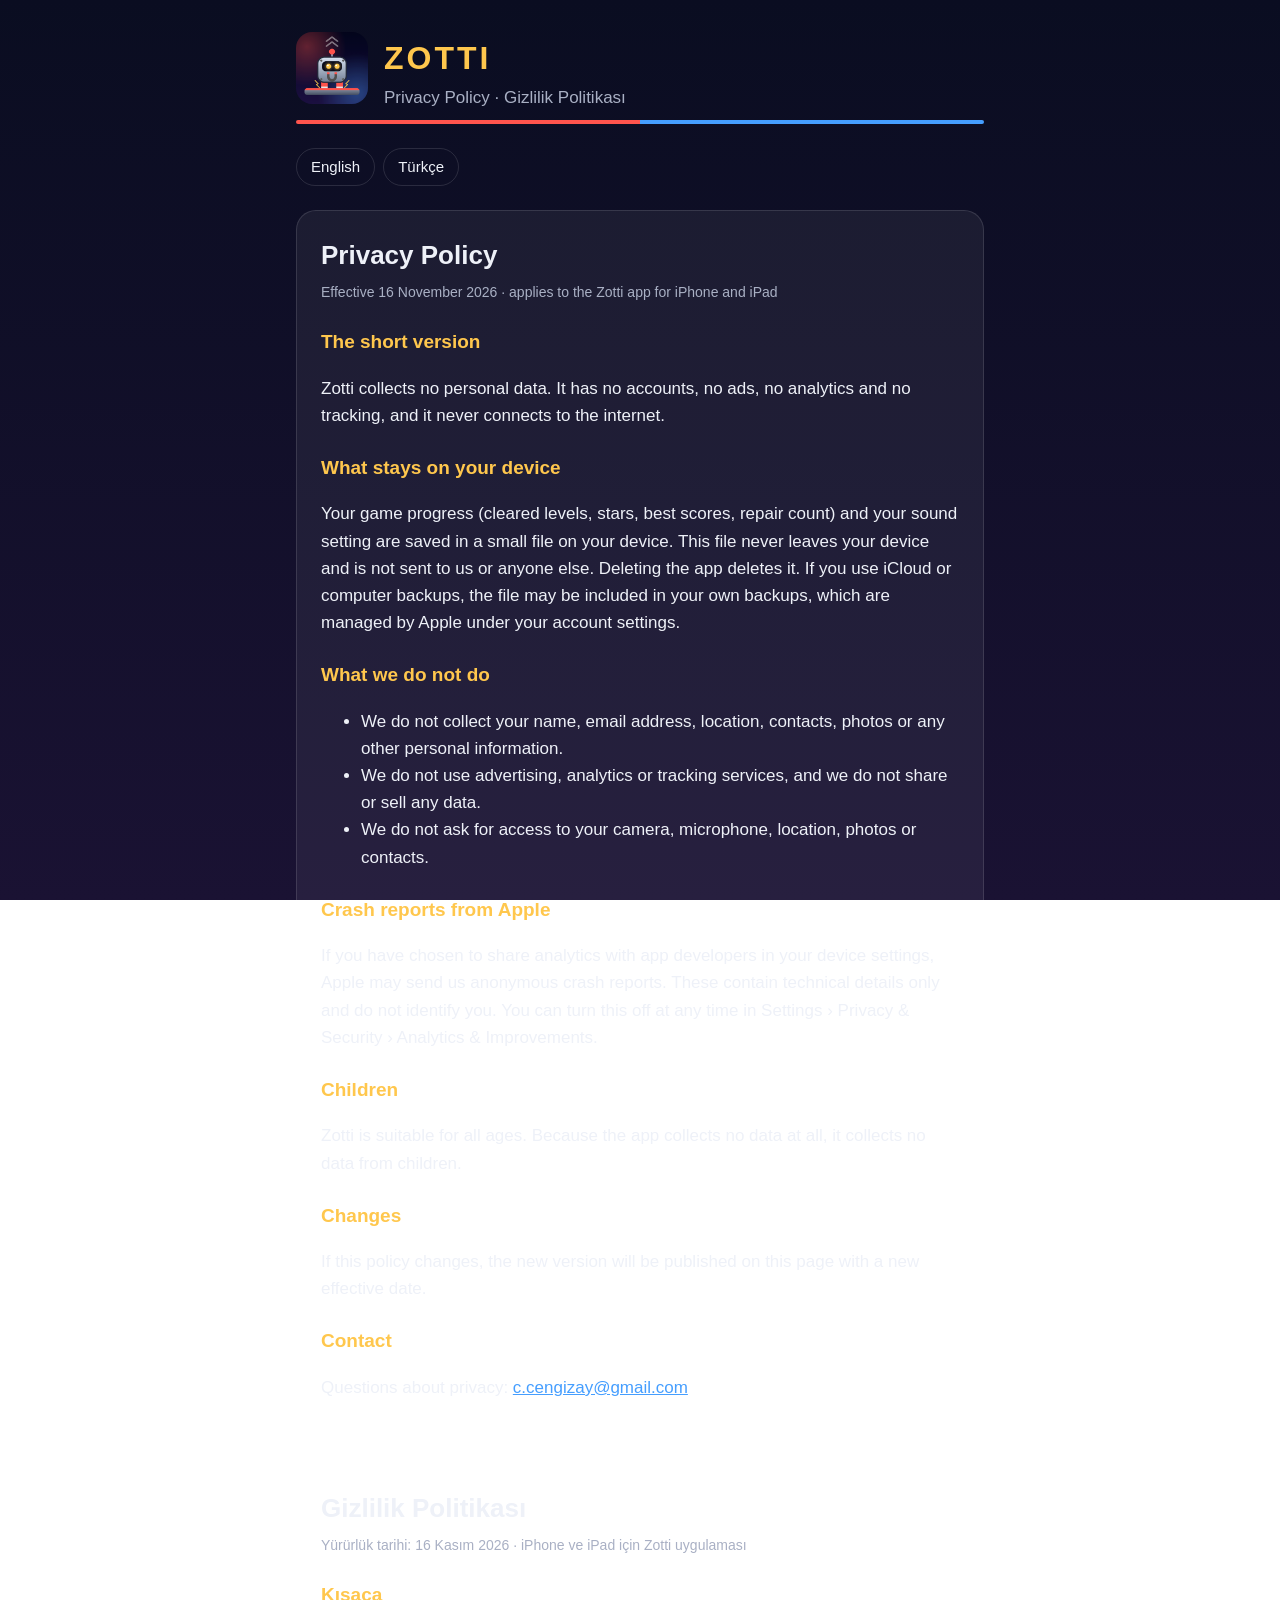
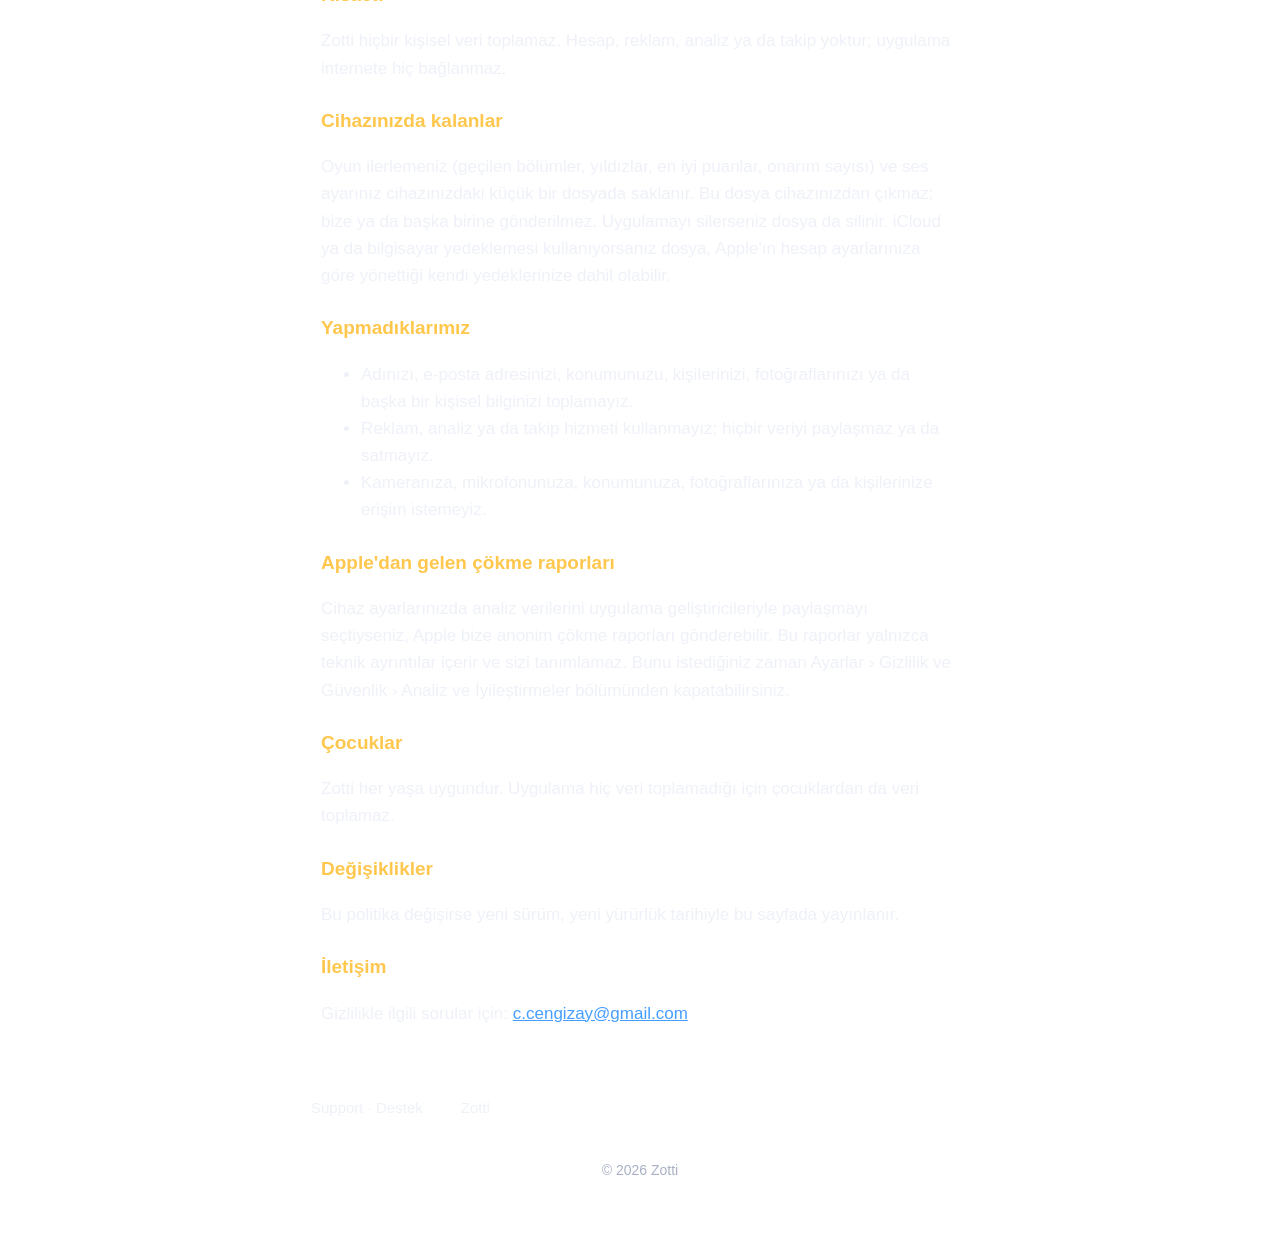
==== privacy.html @ 4dcc9751 "Zotti web pages: home, privacy policy, support Co-Authored-By: Claude Opus 5.5 <noreply@anthropic.co" ====
<!doctype html>
<html lang="en">
<head>
  <meta charset="utf-8">
  <meta name="viewport" content="width=device-width, initial-scale=1">
  <title>Zotti · Privacy Policy</title>
  <link rel="icon" href="icon.png">
  <link rel="stylesheet" href="style.css">
</head>
<body>
<main>
  <header>
    <a href="index.html"><img src="icon.png" alt="Zotti app icon"></a>
    <div>
      <a href="index.html" class="brand">ZOTTI</a>
      <p class="tagline">Privacy Policy · Gizlilik Politikası</p>
    </div>
  </header>
  <div class="pole-bar"></div>
  <nav class="lang"><a href="#en">English</a><a href="#tr">Türkçe</a></nav>

  <section id="en" lang="en">
    <h1>Privacy Policy</h1>
    <p class="meta">Effective 16 November 2026 · applies to the Zotti app for iPhone and iPad</p>

    <h2>The short version</h2>
    <p>Zotti collects no personal data. It has no accounts, no ads, no analytics and no tracking, and it never connects to the internet.</p>

    <h2>What stays on your device</h2>
    <p>Your game progress (cleared levels, stars, best scores, repair count) and your sound setting are saved in a small file on your device. This file never leaves your device and is not sent to us or anyone else. Deleting the app deletes it. If you use iCloud or computer backups, the file may be included in your own backups, which are managed by Apple under your account settings.</p>

    <h2>What we do not do</h2>
    <ul>
      <li>We do not collect your name, email address, location, contacts, photos or any other personal information.</li>
      <li>We do not use advertising, analytics or tracking services, and we do not share or sell any data.</li>
      <li>We do not ask for access to your camera, microphone, location, photos or contacts.</li>
    </ul>

    <h2>Crash reports from Apple</h2>
    <p>If you have chosen to share analytics with app developers in your device settings, Apple may send us anonymous crash reports. These contain technical details only and do not identify you. You can turn this off at any time in Settings › Privacy &amp; Security › Analytics &amp; Improvements.</p>

    <h2>Children</h2>
    <p>Zotti is suitable for all ages. Because the app collects no data at all, it collects no data from children.</p>

    <h2>Changes</h2>
    <p>If this policy changes, the new version will be published on this page with a new effective date.</p>

    <h2>Contact</h2>
    <p>Questions about privacy: <a href="mailto:c.cengizay@gmail.com">c.cengizay@gmail.com</a></p>
  </section>

  <section id="tr" lang="tr">
    <h1>Gizlilik Politikası</h1>
    <p class="meta">Yürürlük tarihi: 16 Kasım 2026 · iPhone ve iPad için Zotti uygulaması</p>

    <h2>Kısaca</h2>
    <p>Zotti hiçbir kişisel veri toplamaz. Hesap, reklam, analiz ya da takip yoktur; uygulama internete hiç bağlanmaz.</p>

    <h2>Cihazınızda kalanlar</h2>
    <p>Oyun ilerlemeniz (geçilen bölümler, yıldızlar, en iyi puanlar, onarım sayısı) ve ses ayarınız cihazınızdaki küçük bir dosyada saklanır. Bu dosya cihazınızdan çıkmaz; bize ya da başka birine gönderilmez. Uygulamayı silerseniz dosya da silinir. iCloud ya da bilgisayar yedeklemesi kullanıyorsanız dosya, Apple'ın hesap ayarlarınıza göre yönettiği kendi yedeklerinize dahil olabilir.</p>

    <h2>Yapmadıklarımız</h2>
    <ul>
      <li>Adınızı, e-posta adresinizi, konumunuzu, kişilerinizi, fotoğraflarınızı ya da başka bir kişisel bilginizi toplamayız.</li>
      <li>Reklam, analiz ya da takip hizmeti kullanmayız; hiçbir veriyi paylaşmaz ya da satmayız.</li>
      <li>Kameranıza, mikrofonunuza, konumunuza, fotoğraflarınıza ya da kişilerinize erişim istemeyiz.</li>
    </ul>

    <h2>Apple'dan gelen çökme raporları</h2>
    <p>Cihaz ayarlarınızda analiz verilerini uygulama geliştiricileriyle paylaşmayı seçtiyseniz, Apple bize anonim çökme raporları gönderebilir. Bu raporlar yalnızca teknik ayrıntılar içerir ve sizi tanımlamaz. Bunu istediğiniz zaman Ayarlar › Gizlilik ve Güvenlik › Analiz ve İyileştirmeler bölümünden kapatabilirsiniz.</p>

    <h2>Çocuklar</h2>
    <p>Zotti her yaşa uygundur. Uygulama hiç veri toplamadığı için çocuklardan da veri toplamaz.</p>

    <h2>Değişiklikler</h2>
    <p>Bu politika değişirse yeni sürüm, yeni yürürlük tarihiyle bu sayfada yayınlanır.</p>

    <h2>İletişim</h2>
    <p>Gizlilikle ilgili sorular için: <a href="mailto:c.cengizay@gmail.com">c.cengizay@gmail.com</a></p>
  </section>

  <div class="links"><a class="button" href="support.html">Support · Destek</a><a class="button" href="index.html">Zotti</a></div>
  <footer>© 2026 Zotti</footer>
</main>
</body>
</html>
---- style.css ----
:root {
  --space-top: #0a0d21;
  --space-bottom: #1a1233;
  --ink: #eef1f8;
  --muted: #a9b0c4;
  --brass: #ffc74d;
  --plus: #ff544d;
  --minus: #459eff;
  --card: rgba(255, 255, 255, 0.06);
  --line: rgba(255, 255, 255, 0.12);
}

* { box-sizing: border-box; }

body {
  margin: 0;
  min-height: 100vh;
  background: linear-gradient(var(--space-top), var(--space-bottom)) fixed;
  color: var(--ink);
  font: 17px/1.6 -apple-system, BlinkMacSystemFont, "SF Pro Rounded", "Segoe UI", Roboto, sans-serif;
}

main {
  max-width: 720px;
  margin: 0 auto;
  padding: 32px 16px 64px;
}

header {
  display: flex;
  align-items: center;
  gap: 16px;
  margin-bottom: 8px;
}

header img {
  width: 72px;
  height: 72px;
  border-radius: 16px;
}

header a { color: inherit; text-decoration: none; }

.brand {
  font-size: 32px;
  font-weight: 900;
  letter-spacing: 3px;
  color: var(--brass);
}

.tagline { color: var(--muted); margin: 0; }

nav.lang {
  margin: 16px 0 24px;
  display: flex;
  gap: 8px;
}

nav.lang a, .button {
  display: inline-block;
  padding: 6px 14px;
  border: 1px solid var(--line);
  border-radius: 999px;
  color: var(--ink);
  text-decoration: none;
  font-size: 15px;
}

nav.lang a:hover, .button:hover { border-color: var(--brass); color: var(--brass); }

section {
  background: var(--card);
  border: 1px solid var(--line);
  border-radius: 20px;
  padding: 8px 24px 20px;
  margin-bottom: 24px;
}

h1 { font-size: 26px; margin: 16px 0 4px; }
h2 { font-size: 19px; margin: 24px 0 6px; color: var(--brass); }
p, li { color: var(--ink); }
.meta { color: var(--muted); font-size: 14px; margin-top: 0; }
a { color: var(--minus); }

.pole-bar {
  height: 4px;
  border-radius: 2px;
  background: linear-gradient(90deg, var(--plus) 50%, var(--minus) 50%);
  margin: 8px 0 24px;
}

.links { display: flex; flex-wrap: wrap; gap: 8px; margin: 16px 0; }

footer { color: var(--muted); font-size: 14px; text-align: center; margin-top: 32px; }
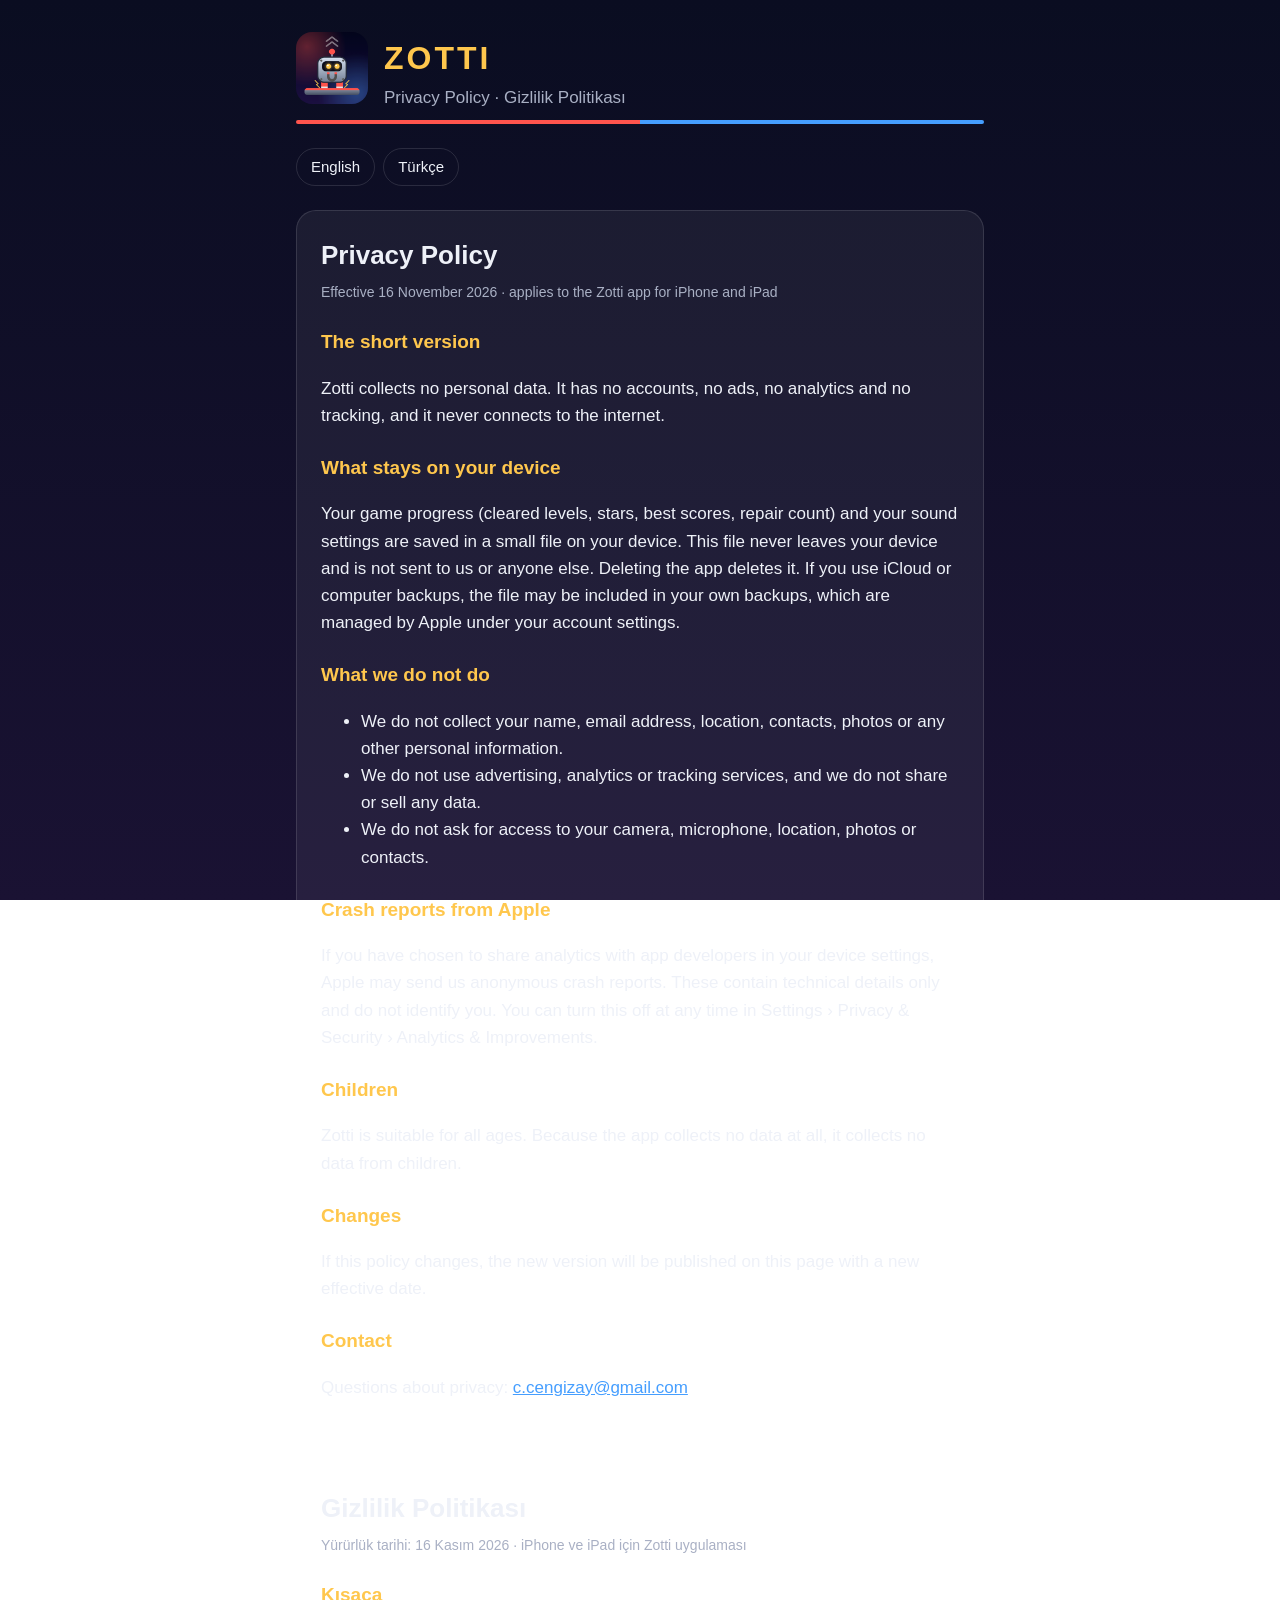
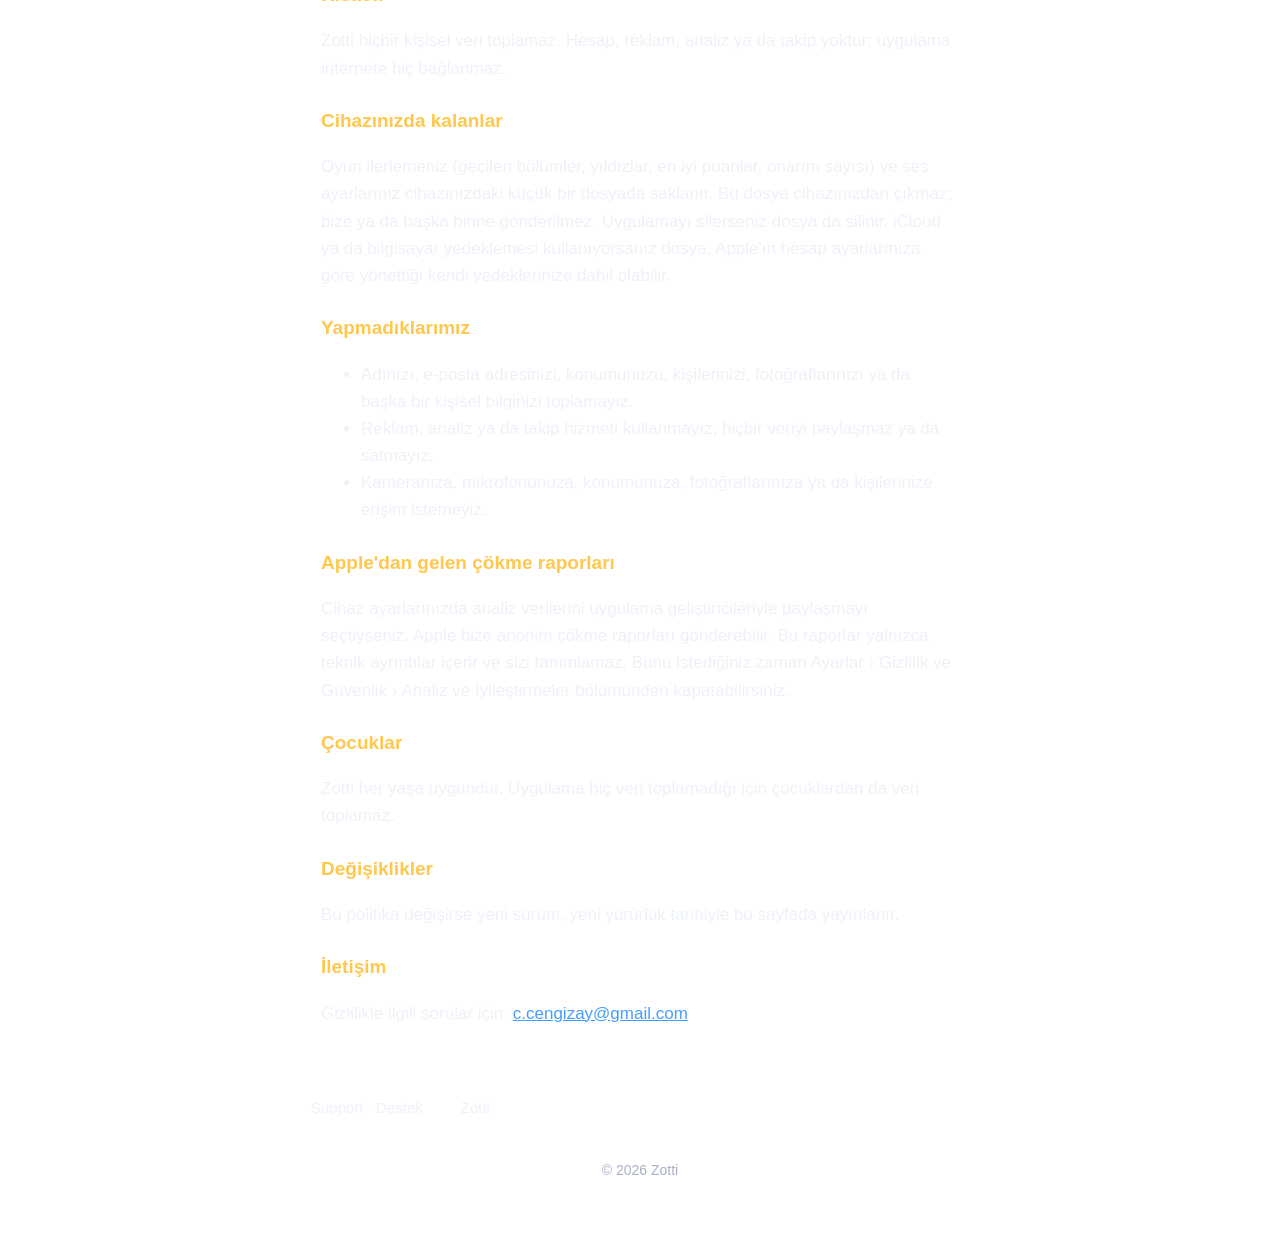
==== commit ebdd6a9b: "Support page: sound options now live in Settings Co-Authored-By: Claude Opus 5.5 <noreply@anthropic." ====
--- a/privacy.html
+++ b/privacy.html
@@ -27,7 +27,7 @@
     <p>Zotti collects no personal data. It has no accounts, no ads, no analytics and no tracking, and it never connects to the internet.</p>
 
     <h2>What stays on your device</h2>
-    <p>Your game progress (cleared levels, stars, best scores, repair count) and your sound setting are saved in a small file on your device. This file never leaves your device and is not sent to us or anyone else. Deleting the app deletes it. If you use iCloud or computer backups, the file may be included in your own backups, which are managed by Apple under your account settings.</p>
+    <p>Your game progress (cleared levels, stars, best scores, repair count) and your sound settings are saved in a small file on your device. This file never leaves your device and is not sent to us or anyone else. Deleting the app deletes it. If you use iCloud or computer backups, the file may be included in your own backups, which are managed by Apple under your account settings.</p>
 
     <h2>What we do not do</h2>
     <ul>
@@ -57,7 +57,7 @@
     <p>Zotti hiçbir kişisel veri toplamaz. Hesap, reklam, analiz ya da takip yoktur; uygulama internete hiç bağlanmaz.</p>
 
     <h2>Cihazınızda kalanlar</h2>
-    <p>Oyun ilerlemeniz (geçilen bölümler, yıldızlar, en iyi puanlar, onarım sayısı) ve ses ayarınız cihazınızdaki küçük bir dosyada saklanır. Bu dosya cihazınızdan çıkmaz; bize ya da başka birine gönderilmez. Uygulamayı silerseniz dosya da silinir. iCloud ya da bilgisayar yedeklemesi kullanıyorsanız dosya, Apple'ın hesap ayarlarınıza göre yönettiği kendi yedeklerinize dahil olabilir.</p>
+    <p>Oyun ilerlemeniz (geçilen bölümler, yıldızlar, en iyi puanlar, onarım sayısı) ve ses ayarlarınız cihazınızdaki küçük bir dosyada saklanır. Bu dosya cihazınızdan çıkmaz; bize ya da başka birine gönderilmez. Uygulamayı silerseniz dosya da silinir. iCloud ya da bilgisayar yedeklemesi kullanıyorsanız dosya, Apple'ın hesap ayarlarınıza göre yönettiği kendi yedeklerinize dahil olabilir.</p>
 
     <h2>Yapmadıklarımız</h2>
     <ul>
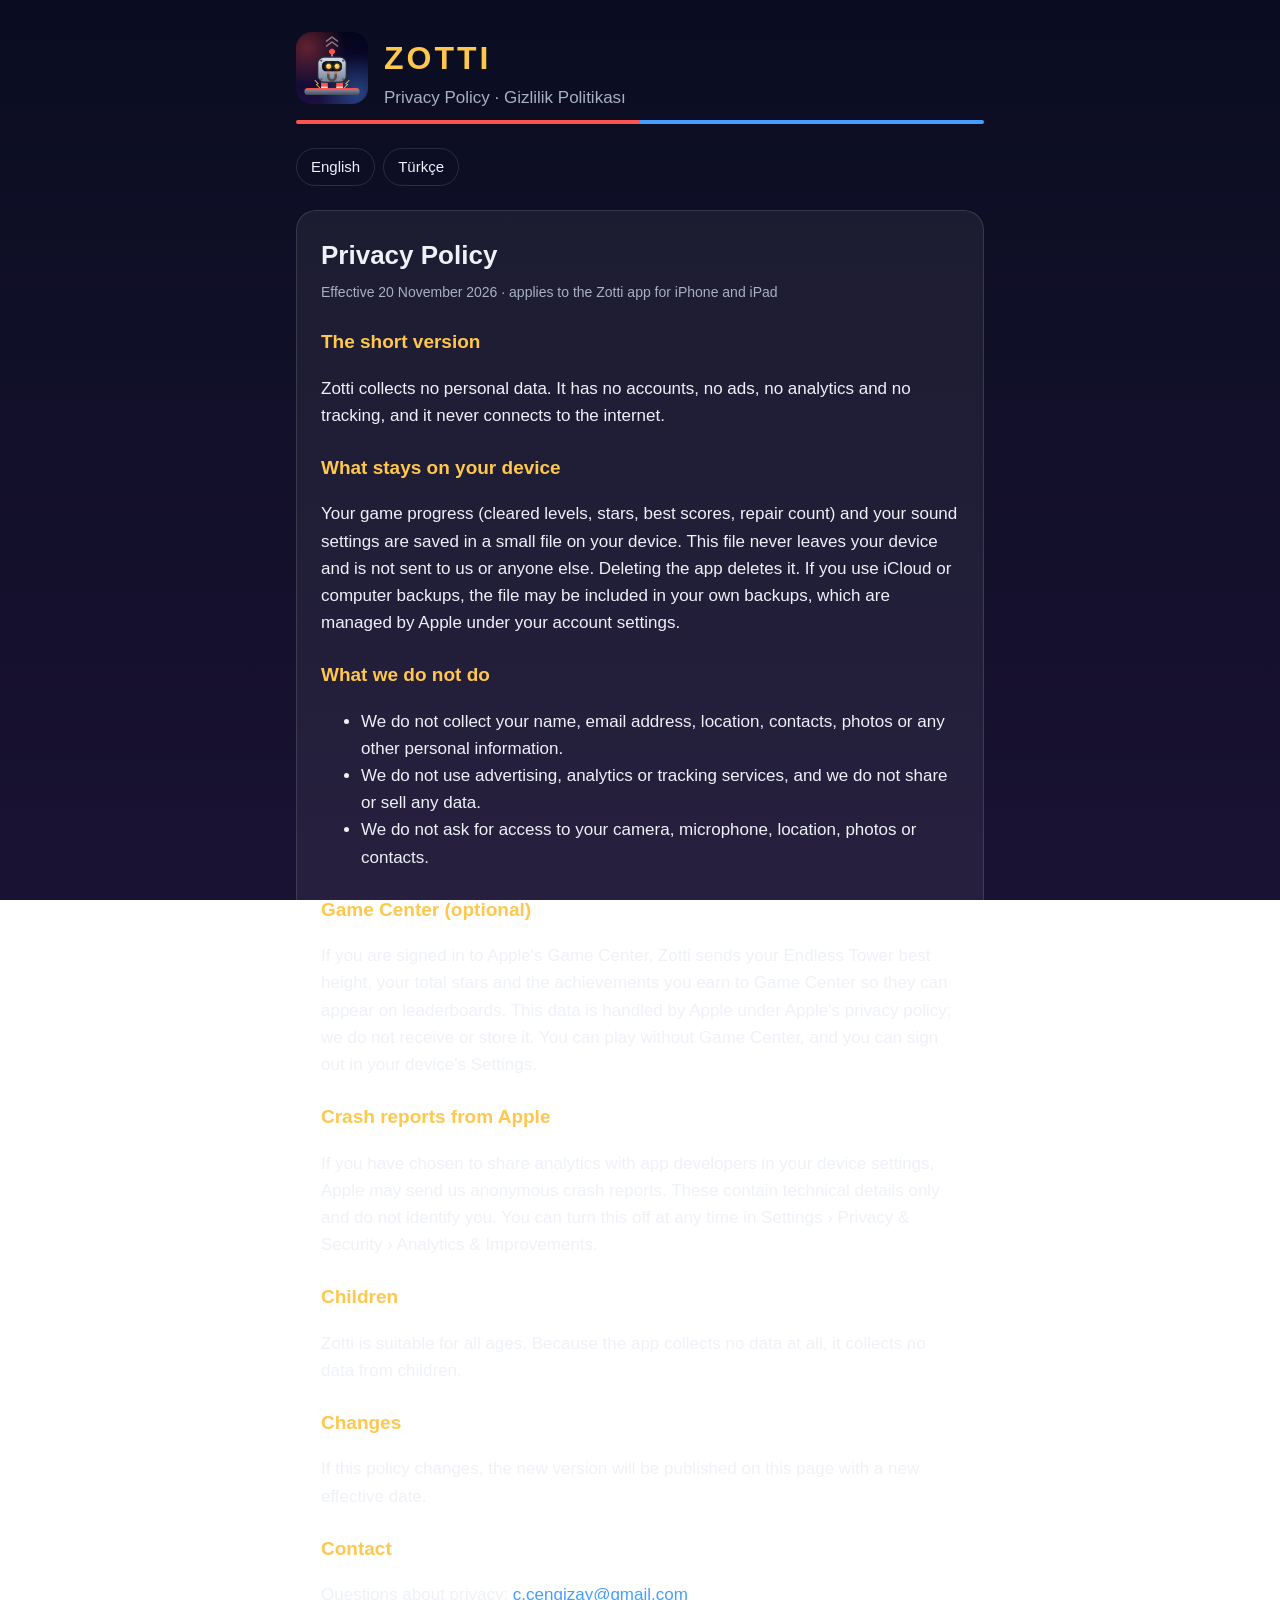
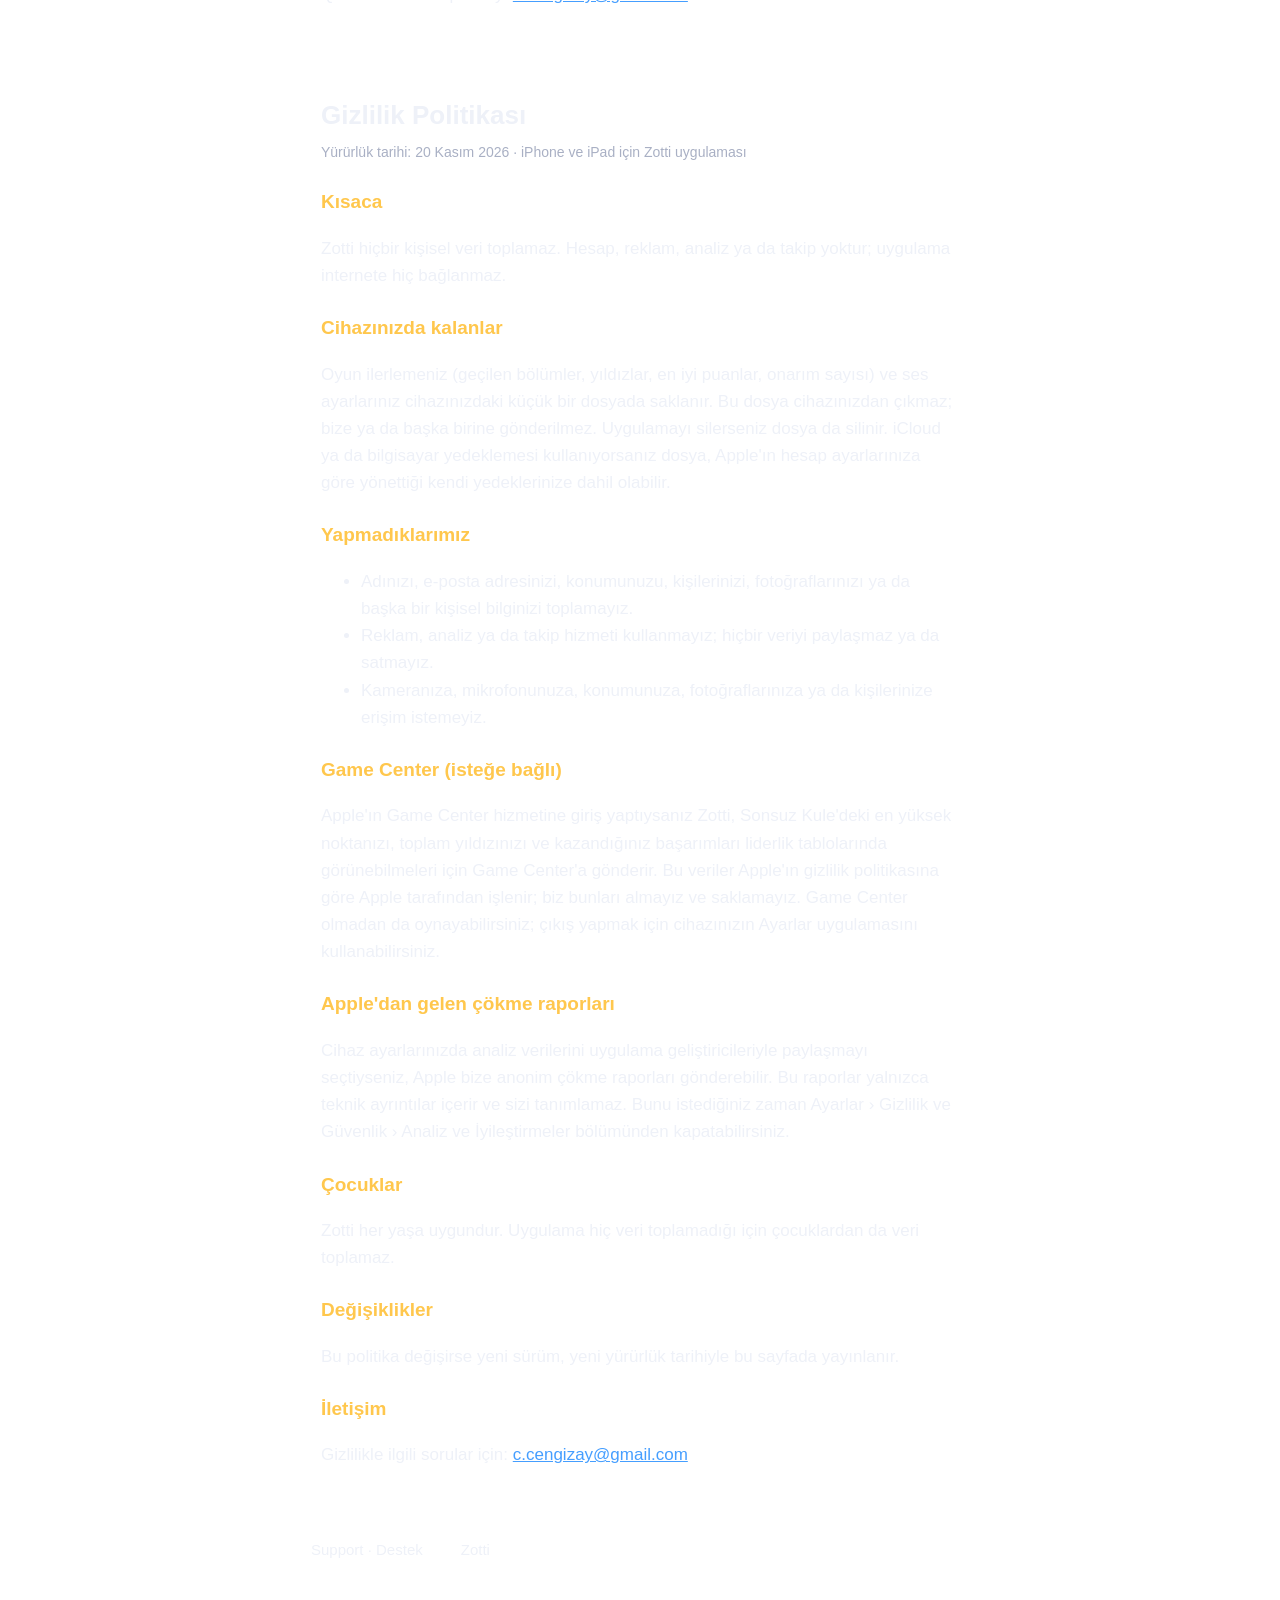
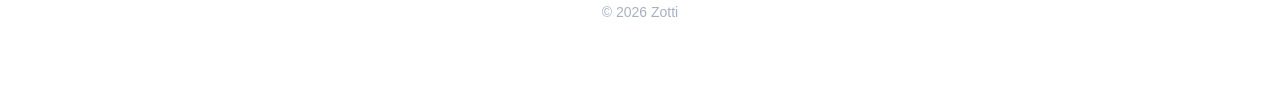
==== commit 3913e389: "Privacy and support: Game Center (optional) and vibration Co-Authored-By: Claude Opus 5.5 <noreply@a" ====
--- a/privacy.html
+++ b/privacy.html
@@ -21,7 +21,7 @@
 
   <section id="en" lang="en">
     <h1>Privacy Policy</h1>
-    <p class="meta">Effective 16 November 2026 · applies to the Zotti app for iPhone and iPad</p>
+    <p class="meta">Effective 20 November 2026 · applies to the Zotti app for iPhone and iPad</p>
 
     <h2>The short version</h2>
     <p>Zotti collects no personal data. It has no accounts, no ads, no analytics and no tracking, and it never connects to the internet.</p>
@@ -35,6 +35,9 @@
       <li>We do not use advertising, analytics or tracking services, and we do not share or sell any data.</li>
       <li>We do not ask for access to your camera, microphone, location, photos or contacts.</li>
     </ul>
+
+    <h2>Game Center (optional)</h2>
+    <p>If you are signed in to Apple's Game Center, Zotti sends your Endless Tower best height, your total stars and the achievements you earn to Game Center so they can appear on leaderboards. This data is handled by Apple under Apple's privacy policy; we do not receive or store it. You can play without Game Center, and you can sign out in your device's Settings.</p>
 
     <h2>Crash reports from Apple</h2>
     <p>If you have chosen to share analytics with app developers in your device settings, Apple may send us anonymous crash reports. These contain technical details only and do not identify you. You can turn this off at any time in Settings › Privacy &amp; Security › Analytics &amp; Improvements.</p>
@@ -51,7 +54,7 @@
 
   <section id="tr" lang="tr">
     <h1>Gizlilik Politikası</h1>
-    <p class="meta">Yürürlük tarihi: 16 Kasım 2026 · iPhone ve iPad için Zotti uygulaması</p>
+    <p class="meta">Yürürlük tarihi: 20 Kasım 2026 · iPhone ve iPad için Zotti uygulaması</p>
 
     <h2>Kısaca</h2>
     <p>Zotti hiçbir kişisel veri toplamaz. Hesap, reklam, analiz ya da takip yoktur; uygulama internete hiç bağlanmaz.</p>
@@ -65,6 +68,9 @@
       <li>Reklam, analiz ya da takip hizmeti kullanmayız; hiçbir veriyi paylaşmaz ya da satmayız.</li>
       <li>Kameranıza, mikrofonunuza, konumunuza, fotoğraflarınıza ya da kişilerinize erişim istemeyiz.</li>
     </ul>
+
+    <h2>Game Center (isteğe bağlı)</h2>
+    <p>Apple'ın Game Center hizmetine giriş yaptıysanız Zotti, Sonsuz Kule'deki en yüksek noktanızı, toplam yıldızınızı ve kazandığınız başarımları liderlik tablolarında görünebilmeleri için Game Center'a gönderir. Bu veriler Apple'ın gizlilik politikasına göre Apple tarafından işlenir; biz bunları almayız ve saklamayız. Game Center olmadan da oynayabilirsiniz; çıkış yapmak için cihazınızın Ayarlar uygulamasını kullanabilirsiniz.</p>
 
     <h2>Apple'dan gelen çökme raporları</h2>
     <p>Cihaz ayarlarınızda analiz verilerini uygulama geliştiricileriyle paylaşmayı seçtiyseniz, Apple bize anonim çökme raporları gönderebilir. Bu raporlar yalnızca teknik ayrıntılar içerir ve sizi tanımlamaz. Bunu istediğiniz zaman Ayarlar › Gizlilik ve Güvenlik › Analiz ve İyileştirmeler bölümünden kapatabilirsiniz.</p>
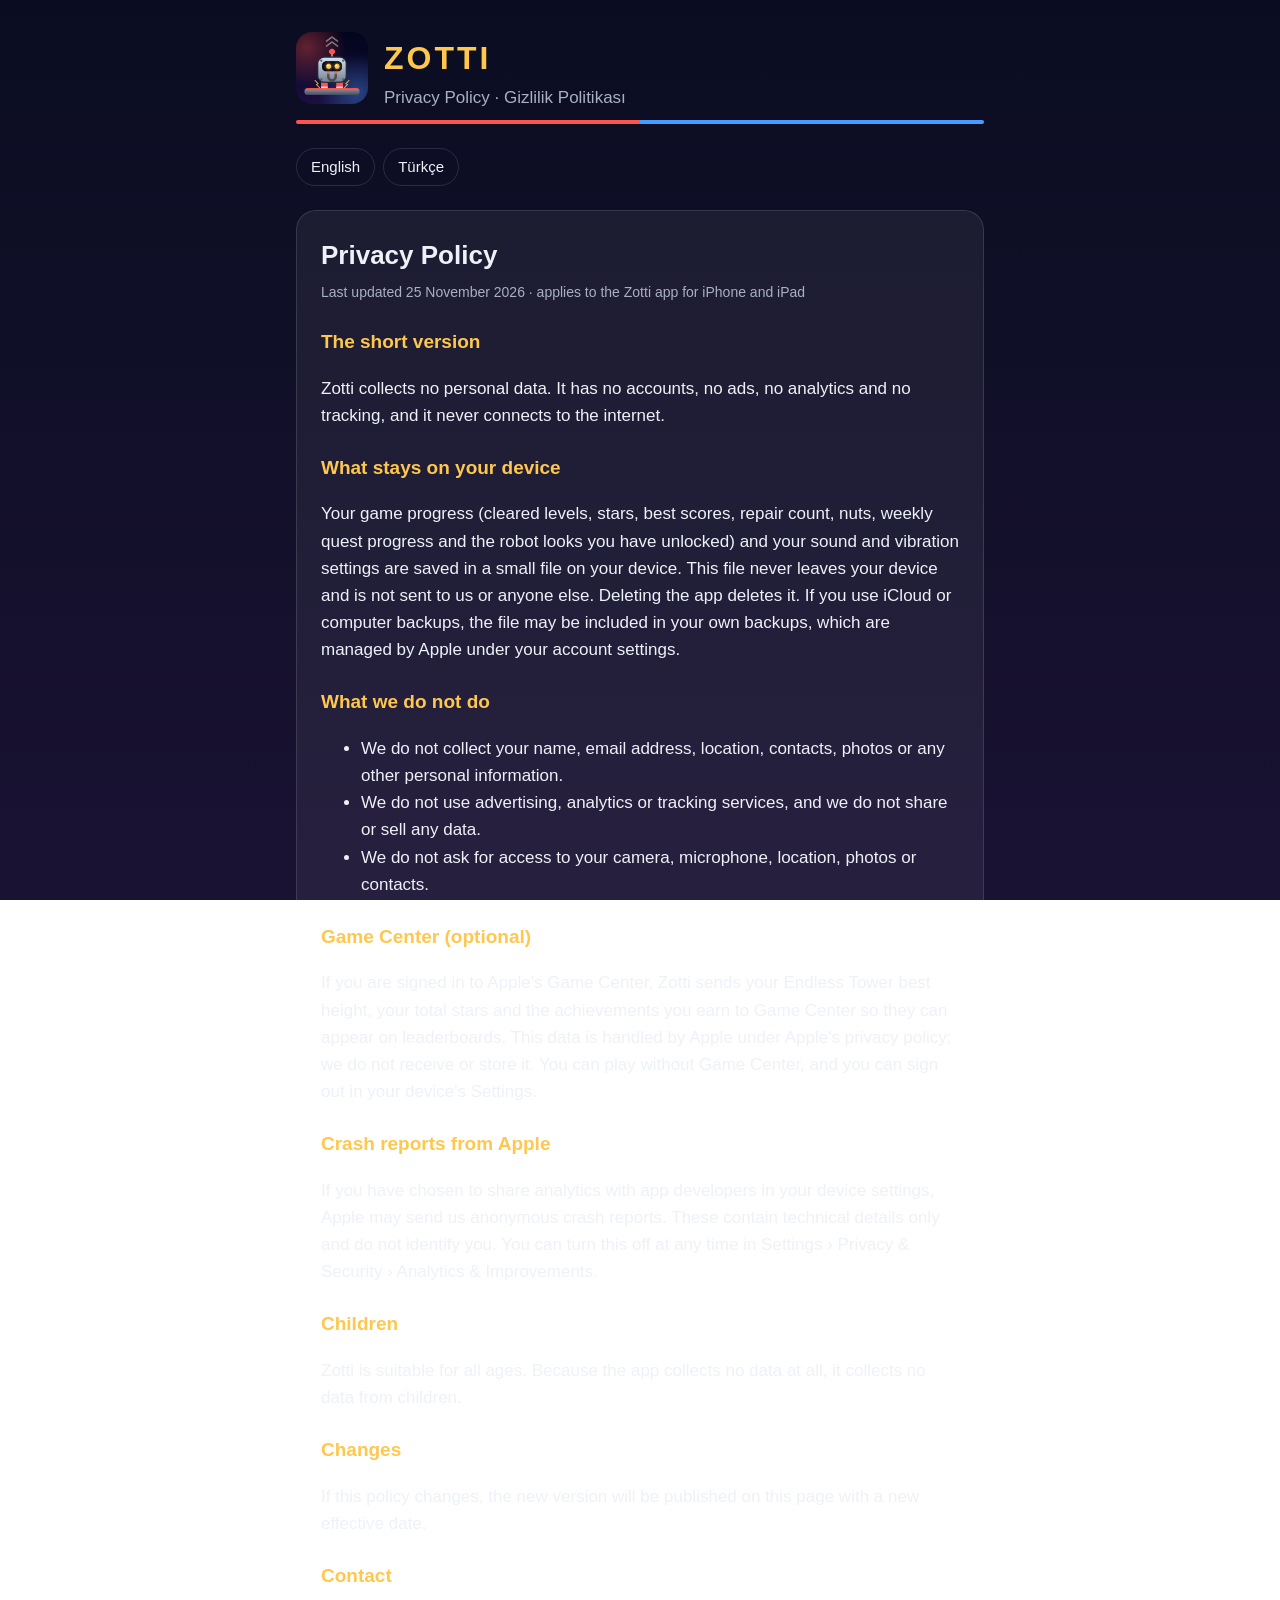
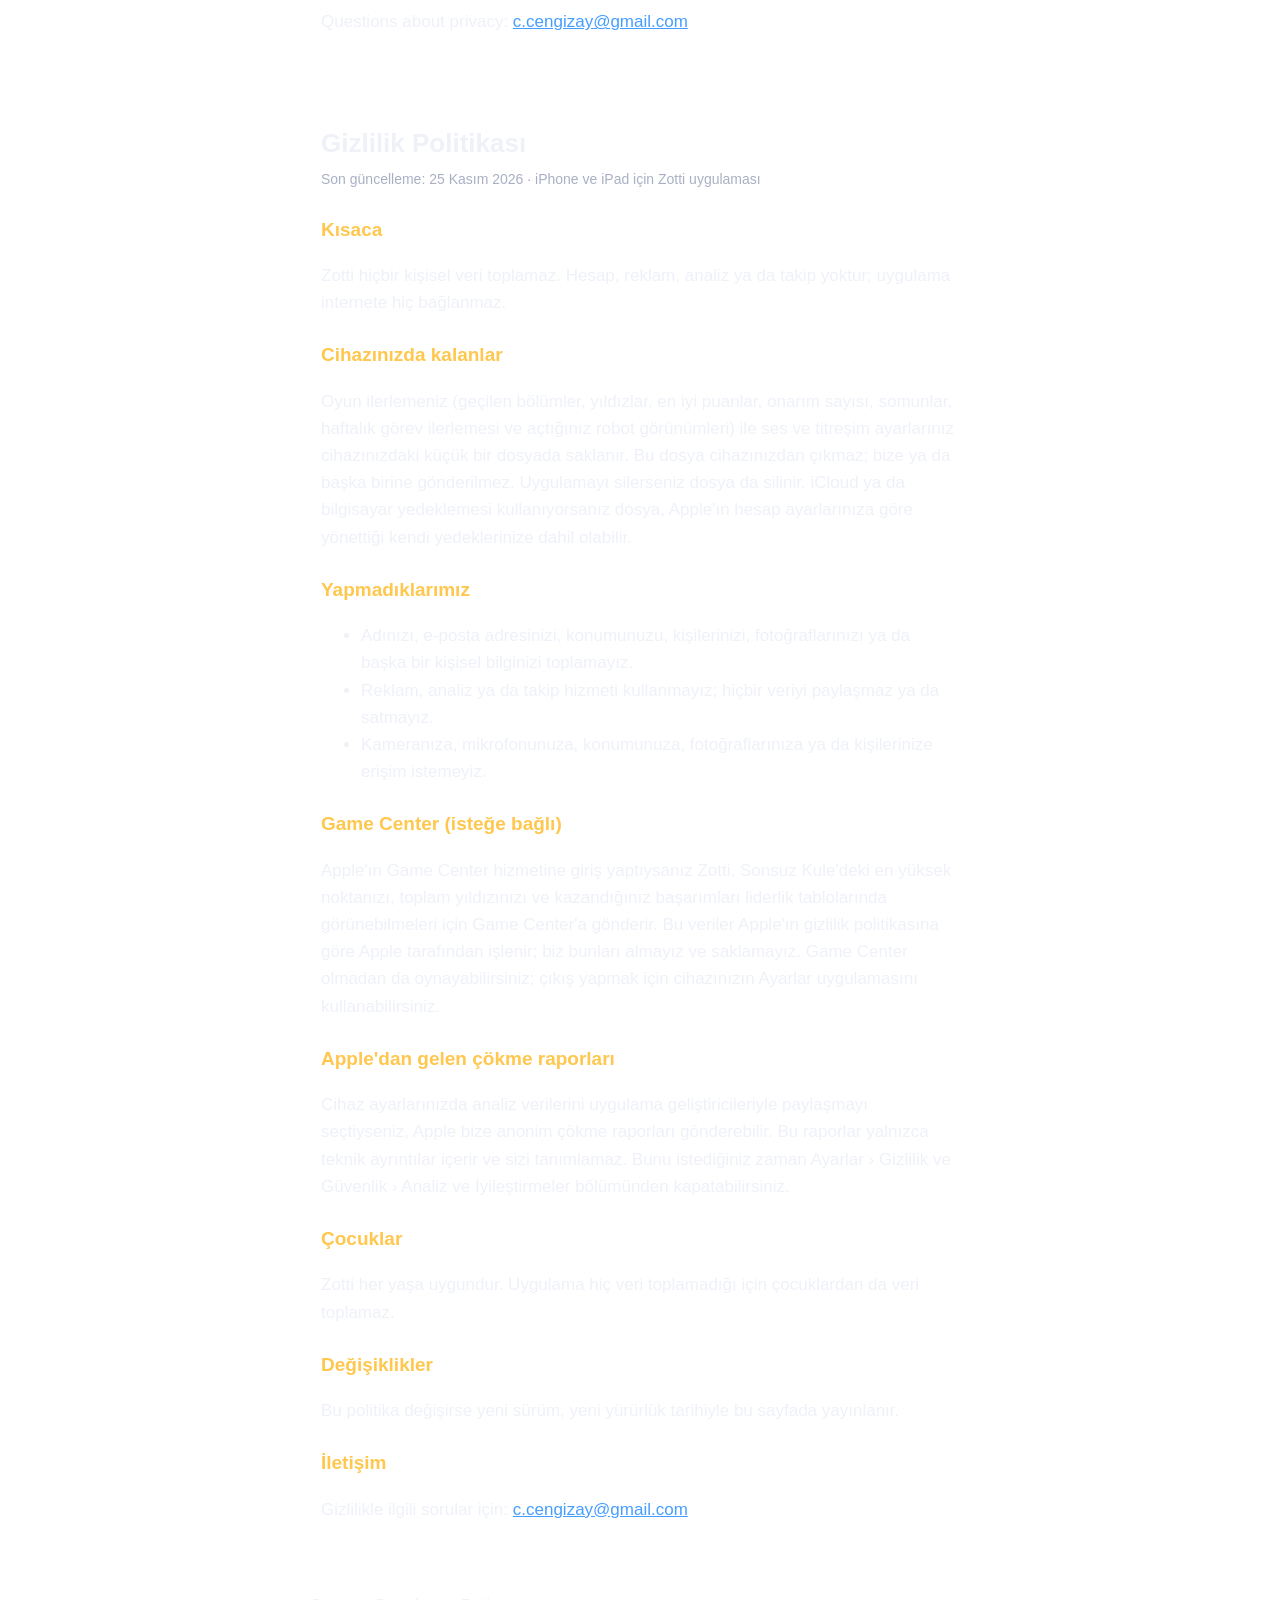
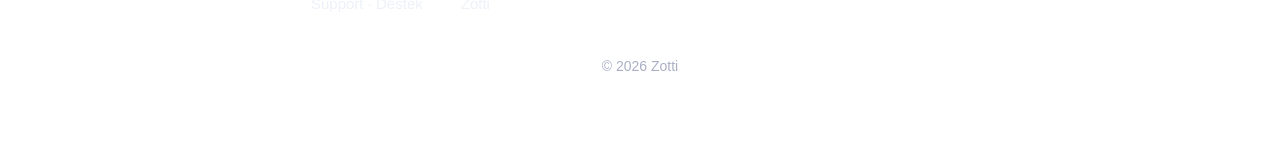
==== commit 4172cf35: "Privacy and support pages for 1.2: nuts, weekly quests, Garage looks Co-Authored-By: Claude Opus 5.5" ====
--- a/privacy.html
+++ b/privacy.html
@@ -21,13 +21,13 @@
 
   <section id="en" lang="en">
     <h1>Privacy Policy</h1>
-    <p class="meta">Effective 20 November 2026 · applies to the Zotti app for iPhone and iPad</p>
+    <p class="meta">Last updated 25 November 2026 · applies to the Zotti app for iPhone and iPad</p>
 
     <h2>The short version</h2>
     <p>Zotti collects no personal data. It has no accounts, no ads, no analytics and no tracking, and it never connects to the internet.</p>
 
     <h2>What stays on your device</h2>
-    <p>Your game progress (cleared levels, stars, best scores, repair count) and your sound settings are saved in a small file on your device. This file never leaves your device and is not sent to us or anyone else. Deleting the app deletes it. If you use iCloud or computer backups, the file may be included in your own backups, which are managed by Apple under your account settings.</p>
+    <p>Your game progress (cleared levels, stars, best scores, repair count, nuts, weekly quest progress and the robot looks you have unlocked) and your sound and vibration settings are saved in a small file on your device. This file never leaves your device and is not sent to us or anyone else. Deleting the app deletes it. If you use iCloud or computer backups, the file may be included in your own backups, which are managed by Apple under your account settings.</p>
 
     <h2>What we do not do</h2>
     <ul>
@@ -54,13 +54,13 @@
 
   <section id="tr" lang="tr">
     <h1>Gizlilik Politikası</h1>
-    <p class="meta">Yürürlük tarihi: 20 Kasım 2026 · iPhone ve iPad için Zotti uygulaması</p>
+    <p class="meta">Son güncelleme: 25 Kasım 2026 · iPhone ve iPad için Zotti uygulaması</p>
 
     <h2>Kısaca</h2>
     <p>Zotti hiçbir kişisel veri toplamaz. Hesap, reklam, analiz ya da takip yoktur; uygulama internete hiç bağlanmaz.</p>
 
     <h2>Cihazınızda kalanlar</h2>
-    <p>Oyun ilerlemeniz (geçilen bölümler, yıldızlar, en iyi puanlar, onarım sayısı) ve ses ayarlarınız cihazınızdaki küçük bir dosyada saklanır. Bu dosya cihazınızdan çıkmaz; bize ya da başka birine gönderilmez. Uygulamayı silerseniz dosya da silinir. iCloud ya da bilgisayar yedeklemesi kullanıyorsanız dosya, Apple'ın hesap ayarlarınıza göre yönettiği kendi yedeklerinize dahil olabilir.</p>
+    <p>Oyun ilerlemeniz (geçilen bölümler, yıldızlar, en iyi puanlar, onarım sayısı, somunlar, haftalık görev ilerlemesi ve açtığınız robot görünümleri) ile ses ve titreşim ayarlarınız cihazınızdaki küçük bir dosyada saklanır. Bu dosya cihazınızdan çıkmaz; bize ya da başka birine gönderilmez. Uygulamayı silerseniz dosya da silinir. iCloud ya da bilgisayar yedeklemesi kullanıyorsanız dosya, Apple'ın hesap ayarlarınıza göre yönettiği kendi yedeklerinize dahil olabilir.</p>
 
     <h2>Yapmadıklarımız</h2>
     <ul>
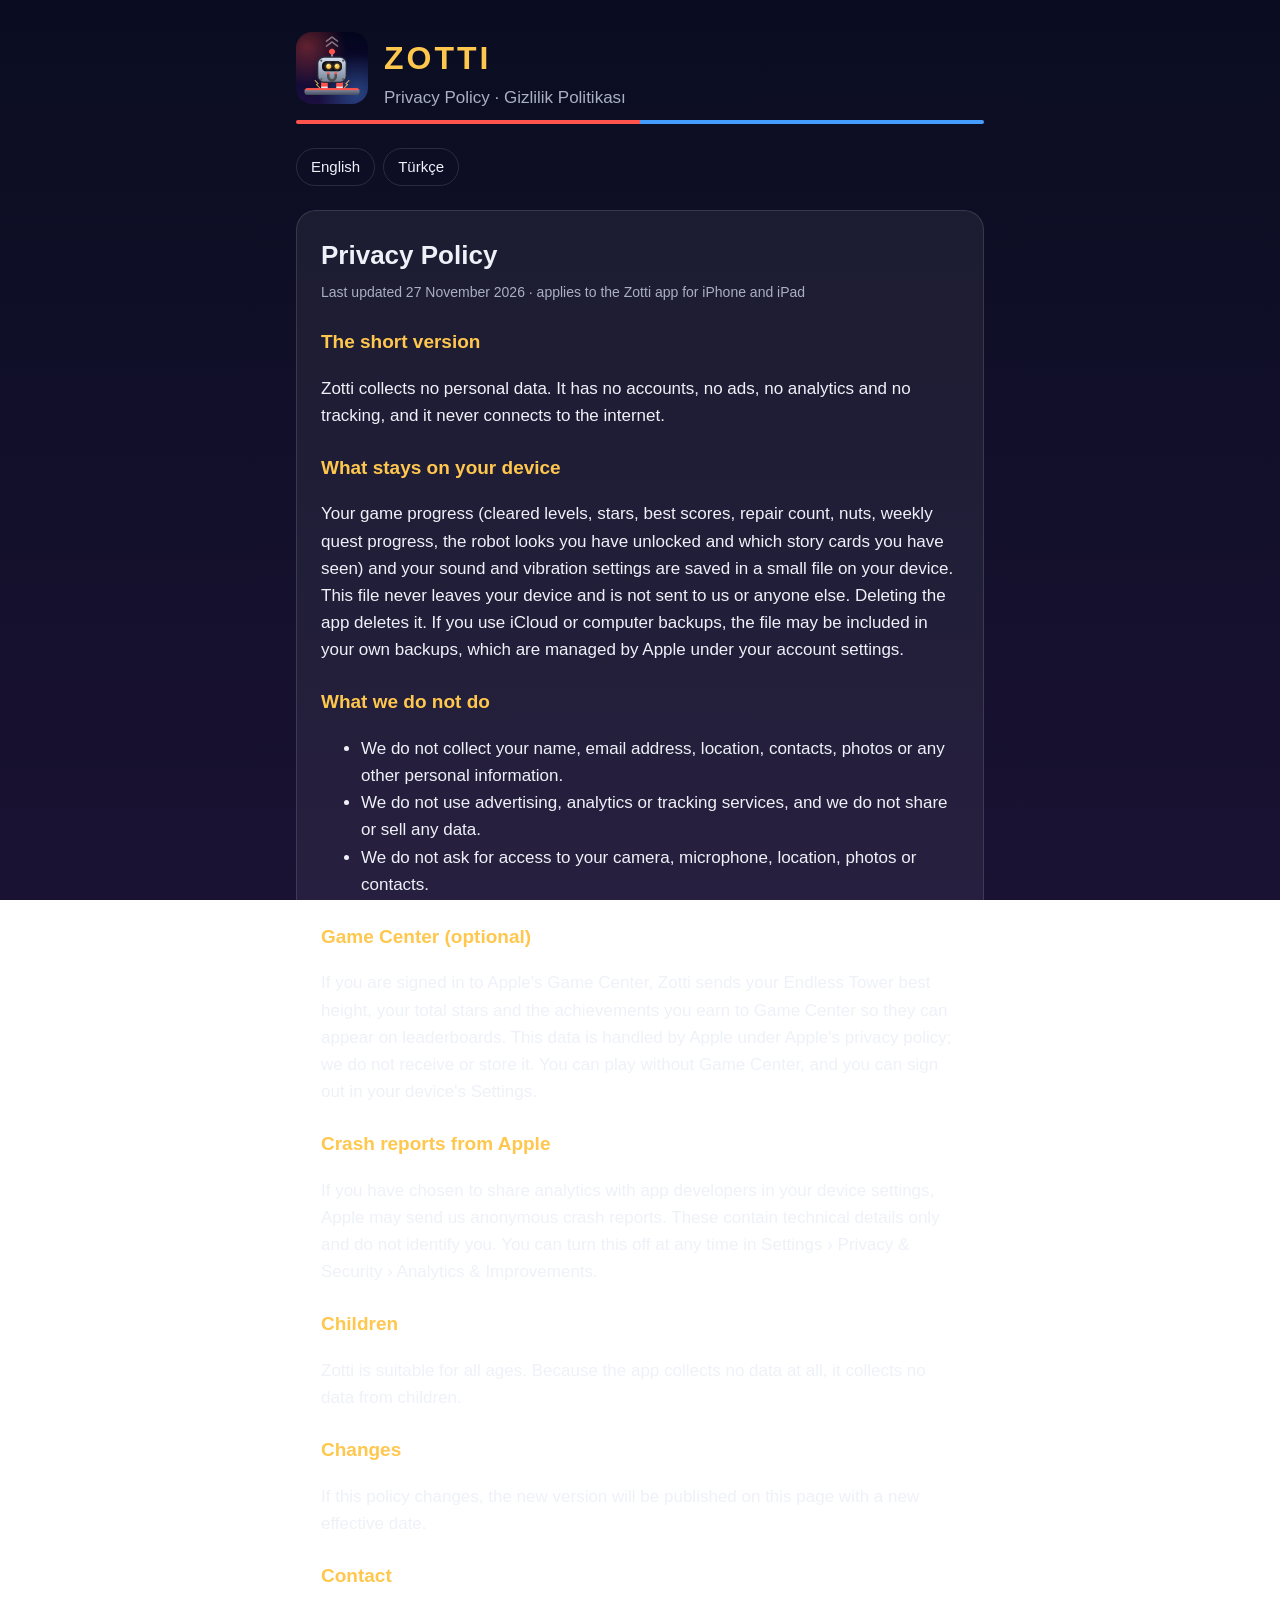
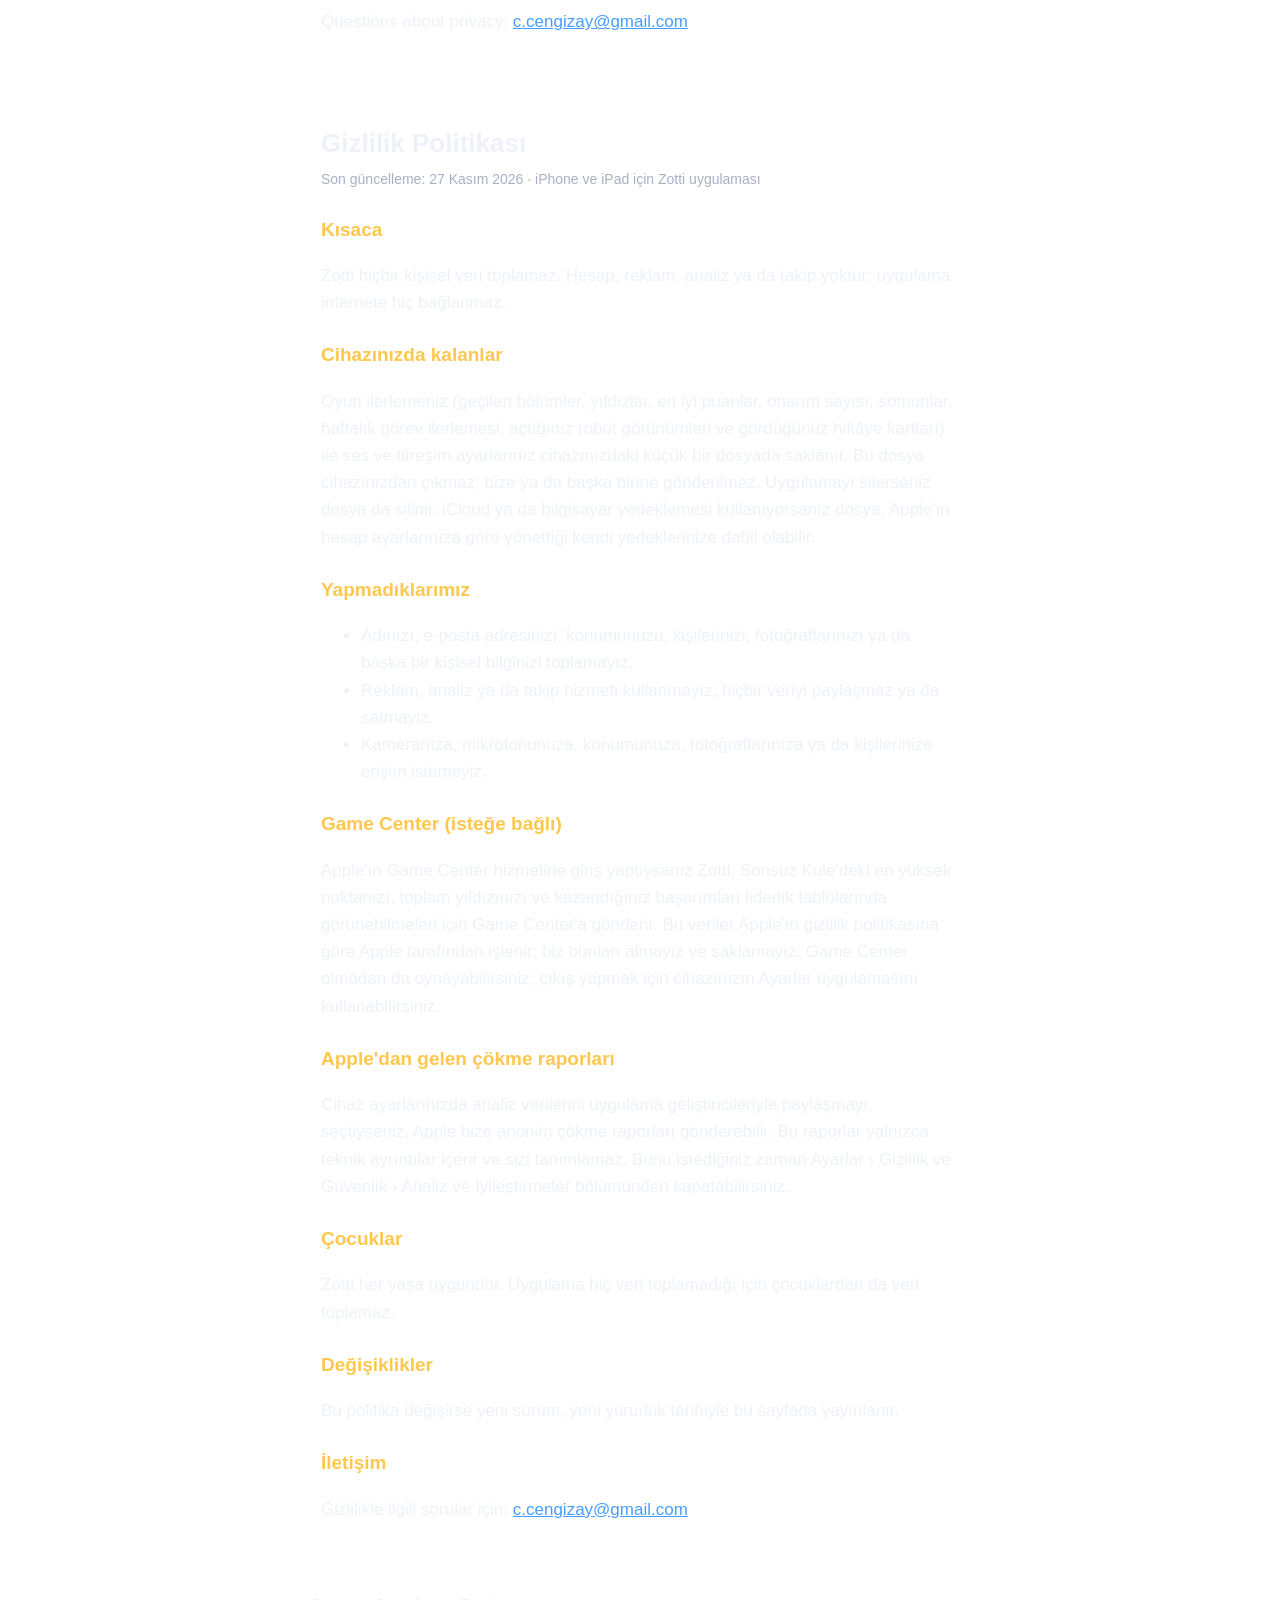
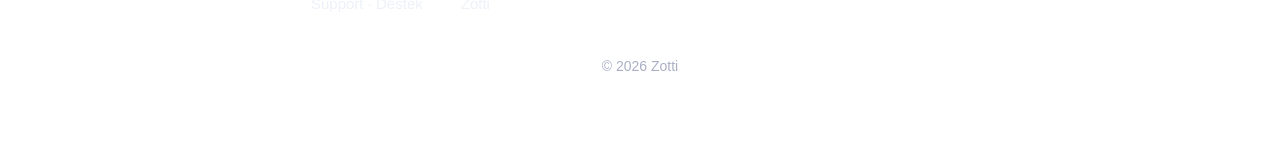
==== commit 9f2de83c: "Privacy and support pages for 1.3: story progress Co-Authored-By: Claude Opus 5.5 <noreply@anthropic" ====
--- a/privacy.html
+++ b/privacy.html
@@ -21,13 +21,13 @@
 
   <section id="en" lang="en">
     <h1>Privacy Policy</h1>
-    <p class="meta">Last updated 25 November 2026 · applies to the Zotti app for iPhone and iPad</p>
+    <p class="meta">Last updated 27 November 2026 · applies to the Zotti app for iPhone and iPad</p>
 
     <h2>The short version</h2>
     <p>Zotti collects no personal data. It has no accounts, no ads, no analytics and no tracking, and it never connects to the internet.</p>
 
     <h2>What stays on your device</h2>
-    <p>Your game progress (cleared levels, stars, best scores, repair count, nuts, weekly quest progress and the robot looks you have unlocked) and your sound and vibration settings are saved in a small file on your device. This file never leaves your device and is not sent to us or anyone else. Deleting the app deletes it. If you use iCloud or computer backups, the file may be included in your own backups, which are managed by Apple under your account settings.</p>
+    <p>Your game progress (cleared levels, stars, best scores, repair count, nuts, weekly quest progress, the robot looks you have unlocked and which story cards you have seen) and your sound and vibration settings are saved in a small file on your device. This file never leaves your device and is not sent to us or anyone else. Deleting the app deletes it. If you use iCloud or computer backups, the file may be included in your own backups, which are managed by Apple under your account settings.</p>
 
     <h2>What we do not do</h2>
     <ul>
@@ -54,13 +54,13 @@
 
   <section id="tr" lang="tr">
     <h1>Gizlilik Politikası</h1>
-    <p class="meta">Son güncelleme: 25 Kasım 2026 · iPhone ve iPad için Zotti uygulaması</p>
+    <p class="meta">Son güncelleme: 27 Kasım 2026 · iPhone ve iPad için Zotti uygulaması</p>
 
     <h2>Kısaca</h2>
     <p>Zotti hiçbir kişisel veri toplamaz. Hesap, reklam, analiz ya da takip yoktur; uygulama internete hiç bağlanmaz.</p>
 
     <h2>Cihazınızda kalanlar</h2>
-    <p>Oyun ilerlemeniz (geçilen bölümler, yıldızlar, en iyi puanlar, onarım sayısı, somunlar, haftalık görev ilerlemesi ve açtığınız robot görünümleri) ile ses ve titreşim ayarlarınız cihazınızdaki küçük bir dosyada saklanır. Bu dosya cihazınızdan çıkmaz; bize ya da başka birine gönderilmez. Uygulamayı silerseniz dosya da silinir. iCloud ya da bilgisayar yedeklemesi kullanıyorsanız dosya, Apple'ın hesap ayarlarınıza göre yönettiği kendi yedeklerinize dahil olabilir.</p>
+    <p>Oyun ilerlemeniz (geçilen bölümler, yıldızlar, en iyi puanlar, onarım sayısı, somunlar, haftalık görev ilerlemesi, açtığınız robot görünümleri ve gördüğünüz hikâye kartları) ile ses ve titreşim ayarlarınız cihazınızdaki küçük bir dosyada saklanır. Bu dosya cihazınızdan çıkmaz; bize ya da başka birine gönderilmez. Uygulamayı silerseniz dosya da silinir. iCloud ya da bilgisayar yedeklemesi kullanıyorsanız dosya, Apple'ın hesap ayarlarınıza göre yönettiği kendi yedeklerinize dahil olabilir.</p>
 
     <h2>Yapmadıklarımız</h2>
     <ul>
